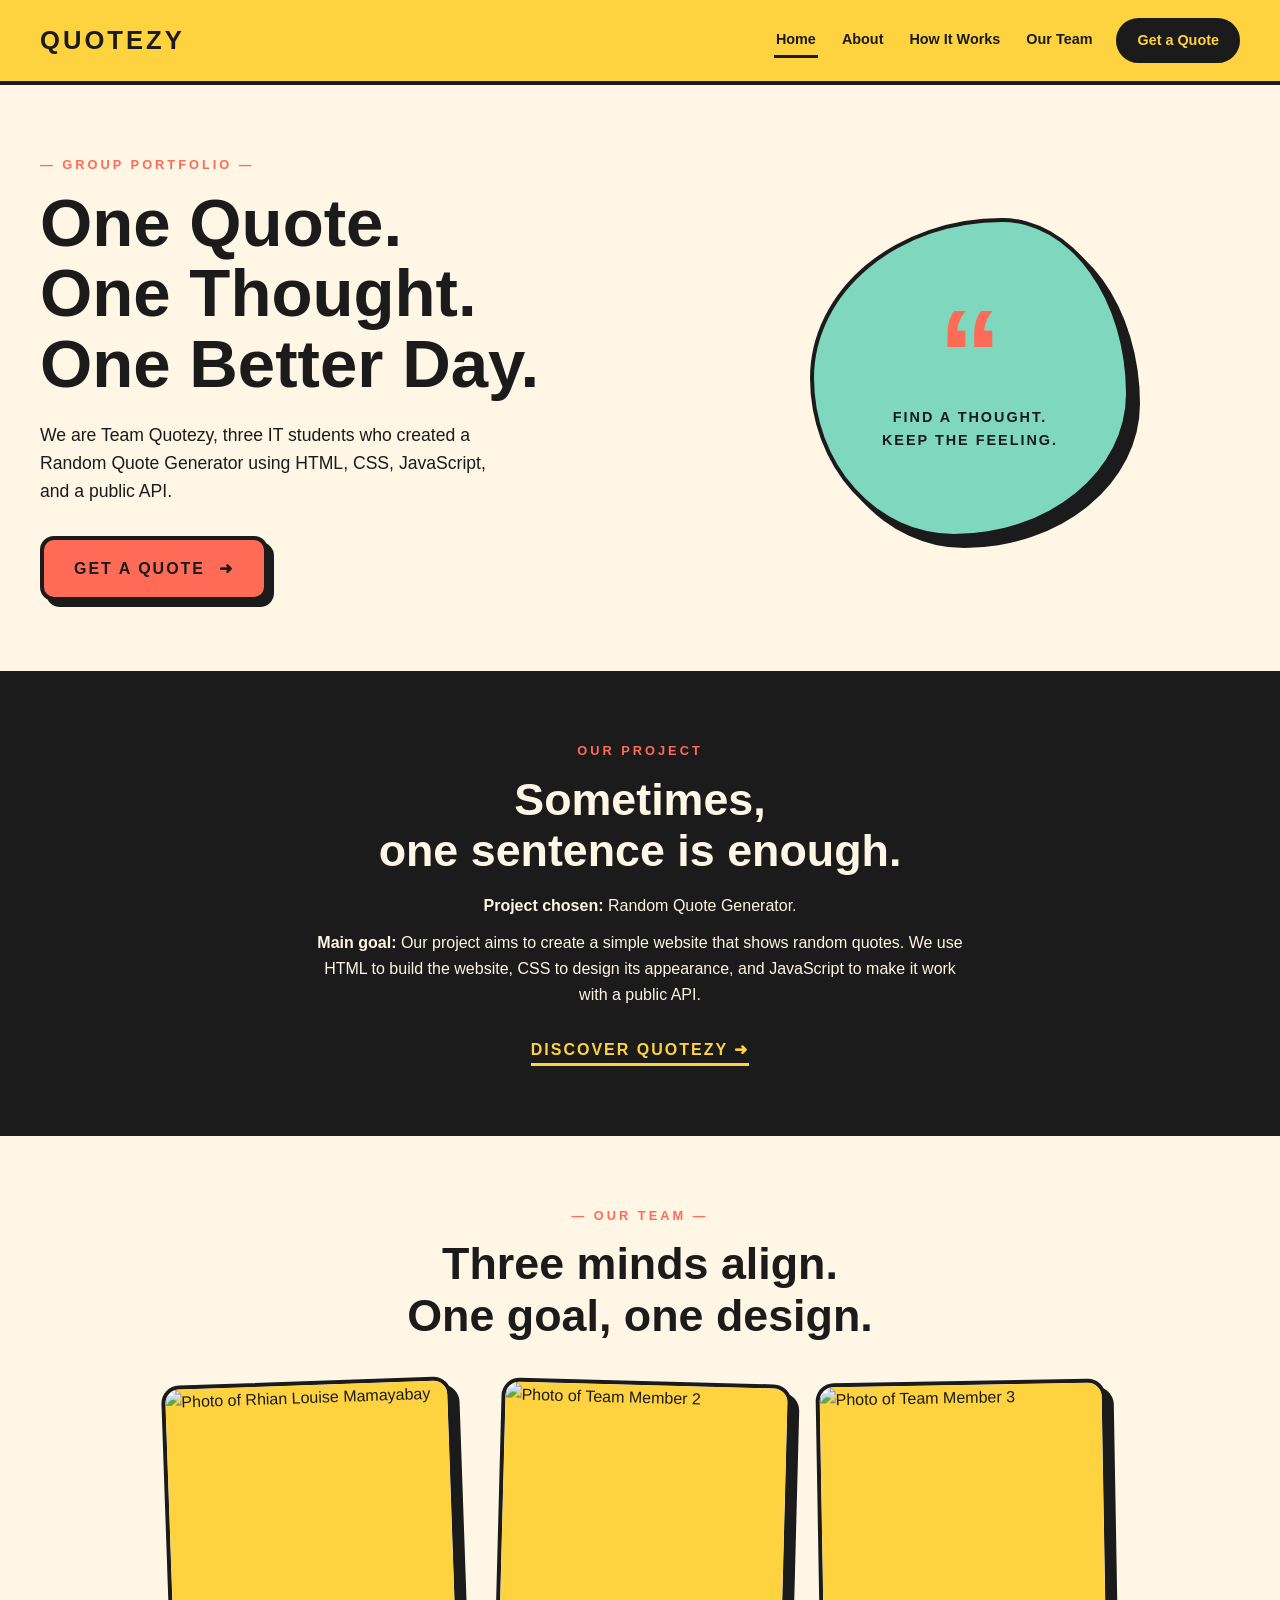
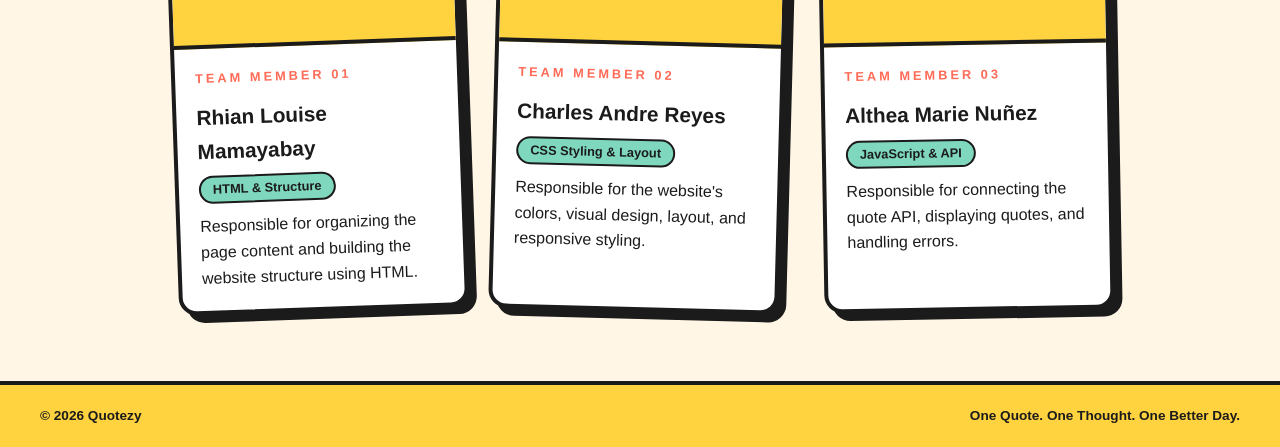
==== index.html @ d9a4c79b "Add files via upload" ====
<!DOCTYPE html>
<html lang="en">
<head>
    <meta charset="UTF-8">
    <meta name="viewport" content="width=device-width, initial-scale=1.0">
    <title>Quotezy | One Quote. One Thought. One Better Day.</title>
    <link rel="stylesheet" href="styles.css">
</head>
<body>

    <!-- NAVIGATION -->
    <header>
        <nav class="navbar">
            <div class="logo">QUOTEZY</div>

            <div class="nav-links">
                <a href="index.html" class="active">Home</a>
                <a href="main.html">About</a>
                <a href="main.html#how-it-works">How It Works</a>
                <a href="#team">Our Team</a>
                <a href="app.html" class="nav-button">Get a Quote</a>
            </div>
        </nav>
    </header>

    <!-- HERO SECTION -->
    <main class="hero">
        <div class="hero-left">
            <p class="small-label">— GROUP PORTFOLIO —</p>

            <h1>
                One Quote.<br>
                One Thought.<br>
                One Better Day.
            </h1>

            <p class="hero-description">
                We are Team Quotezy, three IT students who created
                a Random Quote Generator using HTML, CSS,
                JavaScript, and a public API.
            </p>

            <a href="app.html" class="hero-button">
                <span>GET A QUOTE</span>
                <strong>➜</strong>
            </a>
        </div>

        <div class="hero-right">
            <div class="quote-shape">
                <span class="big-quote">“</span>
                <span class="shape-text">
                    FIND A THOUGHT.<br>
                    KEEP THE FEELING.
                </span>
            </div>
        </div>
    </main>

    <!-- OUR PROJECT -->
    <section class="home-intro" id="project">
        <p class="small-label">OUR PROJECT</p>

        <h2>Sometimes,<br>one sentence is enough.</h2>

        <p>
            <strong>Project chosen:</strong>
            Random Quote Generator.
        </p>

        <p>
            <strong>Main goal:</strong>
            Our project aims to create a simple website that shows random quotes. 
            We use HTML to build the website, CSS to design its appearance, 
            and JavaScript to make it work with a public API.
        </p>

        <a href="main.html" class="text-link">
            DISCOVER QUOTEZY <span>➜</span>
        </a>
    </section>

    <!-- TEAM PROFILES -->
    <section class="team-section" id="team">
        <p class="small-label">— OUR TEAM —</p>

       <h2>Three minds align.<br>One goal, one design.</h2>

        <div class="team-grid">

            <!-- MEMBER 1 -->
            <article class="member-card">
                <div class="member-image-container">
                    <img src="member1.jpg"
                         alt="Photo of Rhian Louise Mamayabay">
                </div>

                <div class="member-info">
                    <p class="small-label">TEAM MEMBER 01</p>
                    <h3>Rhian Louise Mamayabay</h3>
                    <h4>HTML &amp; Structure</h4>

                    <p>
                        Responsible for organizing the page content
                        and building the website structure using HTML.
                    </p>
                </div>
            </article>

            <!-- MEMBER 2 -->
            <article class="member-card">
                <div class="member-image-container">
                    <img src="member2.jpg"
                         alt="Photo of Team Member 2">
                </div>

                <div class="member-info">
                    <p class="small-label">TEAM MEMBER 02</p>
                    <h3>Charles Andre Reyes</h3>
                    <h4>CSS Styling &amp; Layout</h4>

                    <p>
                        Responsible for the website's colors,
                        visual design, layout, and responsive styling.
                    </p>
                </div>
            </article>

            <!-- MEMBER 3 -->
            <article class="member-card">
                <div class="member-image-container">
                    <img src="member3.jpg"
                         alt="Photo of Team Member 3">
                </div>

                <div class="member-info">
                    <p class="small-label">TEAM MEMBER 03</p>
                    <h3>Althea Marie Nuñez</h3>
                    <h4>JavaScript &amp; API</h4>

                    <p>
                        Responsible for connecting the quote API,
                        displaying quotes, and handling errors.
                    </p>
                </div>
            </article>

        </div>
    </section>

    <!-- FOOTER -->
    <footer class="footer">
        <span>© 2026 Quotezy</span>
        <span>One Quote. One Thought. One Better Day.</span>
    </footer>

</body>
</html>
---- styles.css ----
/* =========================
   1. COLORS AND BASIC RESET
========================= */

:root {
    --paper: #fff6e5;
    --ink: #1b1b1b;
    --coral: #ff6b57;
    --yellow: #ffd23f;
    --mint: #7fd8be;
    --white: #ffffff;
}

* {
    margin: 0;
    padding: 0;
    box-sizing: border-box;
}

html {
    scroll-behavior: smooth;
}

body {
    font-family: "Segoe UI", Tahoma, Arial, sans-serif;
    background: var(--paper);
    color: var(--ink);
    line-height: 1.6;
}

a {
    color: inherit;
}

.hidden {
    display: none !important;
}


/* =========================
   2. NAVIGATION
========================= */

.navbar {
    display: flex;
    justify-content: space-between;
    align-items: center;
    flex-wrap: wrap;
    gap: 15px;
    padding: 18px 40px;
    background: var(--yellow);
    border-bottom: 4px solid var(--ink);
    position: sticky;
    top: 0;
    z-index: 10;
}

.logo {
    font-size: 1.6rem;
    font-weight: 900;
    letter-spacing: 3px;
}

.nav-links {
    display: flex;
    flex-wrap: wrap;
    align-items: center;
    gap: 22px;
}

.nav-links a {
    text-decoration: none;
    font-weight: 700;
    font-size: 0.9rem;
    padding: 4px 2px;
    border-bottom: 3px solid transparent;
    transition: border-color 0.2s;
}

.nav-links a:hover,
.nav-links a.active {
    border-bottom-color: var(--ink);
}

.nav-links a.nav-button {
    background: var(--ink);
    color: var(--yellow);
    padding: 8px 18px;
    border: 3px solid var(--ink);
    border-radius: 50px;
    transition: transform 0.2s, background 0.2s;
}

.nav-links a.nav-button:hover {
    background: var(--coral);
    color: var(--ink);
    transform: rotate(-3deg) scale(1.05);
}


/* =========================
   3. SHARED ELEMENTS
========================= */

.small-label {
    font-size: 0.8rem;
    font-weight: 800;
    letter-spacing: 3px;
    text-transform: uppercase;
    color: var(--coral);
    margin-bottom: 12px;
}

h1 {
    font-size: clamp(2.2rem, 6vw, 4.2rem);
    line-height: 1.05;
    font-weight: 900;
}

h2 {
    font-size: clamp(1.7rem, 4vw, 2.8rem);
    line-height: 1.15;
    font-weight: 900;
    margin-bottom: 16px;
}

.hero-button,
.reveal-button {
    display: inline-flex;
    align-items: center;
    gap: 14px;
    background: var(--coral);
    color: var(--ink);
    font-weight: 800;
    font-size: 1rem;
    letter-spacing: 2px;
    text-decoration: none;
    padding: 16px 30px;
    border: 4px solid var(--ink);
    border-radius: 14px;
    box-shadow: 6px 6px 0 var(--ink);
    cursor: pointer;
    transition: transform 0.15s, box-shadow 0.15s;
}

.hero-button:hover,
.reveal-button:hover {
    transform: translate(-3px, -3px);
    box-shadow: 9px 9px 0 var(--ink);
}

.hero-button:active,
.reveal-button:active {
    transform: translate(4px, 4px);
    box-shadow: 2px 2px 0 var(--ink);
}

.text-link {
    display: inline-block;
    margin-top: 18px;
    font-weight: 800;
    letter-spacing: 2px;
    text-decoration: none;
    border-bottom: 3px solid var(--coral);
}

.text-link:hover {
    background: var(--yellow);
}


/* =========================
   4. HOMEPAGE
========================= */

.hero {
    display: flex;
    flex-wrap: wrap;
    align-items: center;
    justify-content: space-between;
    gap: 40px;
    padding: 70px 40px;
}

.hero-left {
    flex: 1 1 380px;
}

.hero-description {
    max-width: 480px;
    margin: 22px 0 30px;
    font-size: 1.1rem;
}

.hero-right {
    flex: 1 1 300px;
    display: flex;
    justify-content: center;
}

.quote-shape {
    width: 320px;
    height: 320px;
    background: var(--mint);
    border: 4px solid var(--ink);
    border-radius: 60% 40% 55% 45% / 50% 55% 45% 50%;
    box-shadow: 10px 10px 0 var(--ink);
    display: flex;
    flex-direction: column;
    align-items: center;
    justify-content: center;
    text-align: center;
    animation: wobble 6s ease-in-out infinite;
}

.big-quote {
    font-size: 8rem;
    line-height: 0.8;
    font-weight: 900;
    color: var(--coral);
}

.shape-text {
    font-weight: 800;
    letter-spacing: 2px;
    font-size: 0.9rem;
}

@keyframes wobble {
    0%, 100% {
        border-radius: 60% 40% 55% 45% / 50% 55% 45% 50%;
    }

    50% {
        border-radius: 45% 55% 40% 60% / 55% 45% 55% 45%;
    }
}

.home-intro {
    background: var(--ink);
    color: var(--paper);
    padding: 70px 40px;
    text-align: center;
}

.home-intro p {
    max-width: 650px;
    margin: 0 auto 12px;
}

.home-intro .text-link {
    color: var(--yellow);
    border-bottom-color: var(--yellow);
}

.home-intro .text-link:hover {
    color: var(--ink);
}


/* =========================
   5. TEAM PROFILES
========================= */

.team-section {
    padding: 70px 40px;
    text-align: center;
}

.team-grid {
    display: flex;
    flex-wrap: wrap;
    justify-content: center;
    gap: 35px;
    margin-top: 40px;
}

.member-card {
    width: 290px;
    background: var(--white);
    border: 4px solid var(--ink);
    border-radius: 18px;
    box-shadow: 8px 8px 0 var(--ink);
    overflow: hidden;
    text-align: left;
    transition: transform 0.2s;
}

.member-card:nth-child(1) {
    transform: rotate(-2deg);
}

.member-card:nth-child(2) {
    transform: rotate(1.5deg);
}

.member-card:nth-child(3) {
    transform: rotate(-1deg);
}

.member-card:hover {
    transform: rotate(0) translateY(-8px);
}

.member-image-container {
    height: 260px;
    background: var(--yellow);
    border-bottom: 4px solid var(--ink);
}

.member-image-container img {
    width: 100%;
    height: 100%;
    object-fit: cover;
    display: block;
}

.member-info {
    padding: 20px;
}

.member-info h3 {
    font-size: 1.3rem;
    overflow-wrap: anywhere;
}

.member-info h4 {
    display: inline-block;
    background: var(--mint);
    border: 2px solid var(--ink);
    border-radius: 50px;
    padding: 2px 12px;
    margin: 8px 0 10px;
    font-size: 0.8rem;
}


/* =========================
   6. ABOUT PAGE
========================= */

.about-hero {
    padding: 80px 40px;
    background: var(--mint);
    border-bottom: 4px solid var(--ink);
}

.about-hero p:last-child {
    max-width: 550px;
    margin-top: 22px;
    font-size: 1.1rem;
}

.goal-section {
    display: flex;
    flex-wrap: wrap;
    gap: 30px;
    padding: 70px 40px;
}

.section-number {
    font-size: 7rem;
    font-weight: 900;
    line-height: 1;
    color: transparent;
    -webkit-text-stroke: 3px var(--ink);
}

.goal-content {
    flex: 1 1 350px;
    max-width: 650px;
}

.goal-content p {
    margin-bottom: 14px;
}

.how-section {
    padding: 70px 40px;
    background: var(--yellow);
    border-top: 4px solid var(--ink);
    border-bottom: 4px solid var(--ink);
}

.steps {
    display: flex;
    flex-wrap: wrap;
    gap: 28px;
    margin-top: 35px;
}

.step-card {
    flex: 1 1 240px;
    background: var(--white);
    border: 4px solid var(--ink);
    border-radius: 16px;
    box-shadow: 6px 6px 0 var(--ink);
    padding: 25px;
    transition: transform 0.2s;
}

.step-card:hover {
    transform: translateY(-6px);
}

.step-card span {
    display: inline-block;
    background: var(--coral);
    border: 3px solid var(--ink);
    border-radius: 50%;
    width: 46px;
    height: 46px;
    line-height: 40px;
    text-align: center;
    font-weight: 900;
    margin-bottom: 10px;
}

.api-section {
    padding: 70px 40px;
    text-align: center;
}

.api-section a {
    font-weight: 700;
    color: var(--coral);
    overflow-wrap: anywhere;
}

.final-cta {
    padding: 80px 40px;
    text-align: center;
    background: var(--ink);
    color: var(--paper);
}


/* =========================
   7. FOOTERS
========================= */

.footer,
.quote-footer {
    display: flex;
    justify-content: space-between;
    flex-wrap: wrap;
    gap: 10px;
    padding: 20px 40px;
    font-size: 0.85rem;
    font-weight: 700;
    background: var(--yellow);
    border-top: 4px solid var(--ink);
}


/* =========================
   8. QUOTE GENERATOR PAGE
========================= */

body.quote-page {
    background: var(--ink);
    color: var(--paper);
    min-height: 100vh;
    display: flex;
    flex-direction: column;
}

.quote-page .quote-navbar {
    background: var(--ink);
    border-bottom: 4px solid var(--yellow);
}

.quote-page .logo,
.quote-page .nav-links a {
    color: var(--paper);
}

.quote-page .nav-links a:hover,
.quote-page .nav-links a.active {
    border-bottom-color: var(--yellow);
}

.quote-page .nav-links a.nav-button {
    background: var(--yellow);
    color: var(--ink);
    border-color: var(--yellow);
}

.quote-main {
    flex: 1;
    max-width: 800px;
    width: 100%;
    margin: 0 auto;
    padding: 60px 25px;
    text-align: center;
}

.quote-label {
    color: var(--yellow);
    font-weight: 800;
    letter-spacing: 3px;
    font-size: 0.8rem;
    margin-bottom: 15px;
}

.quote-title {
    margin-bottom: 35px;
}

.quote-display {
    position: relative;
    background: var(--paper);
    color: var(--ink);
    border: 4px solid var(--yellow);
    border-radius: 18px;
    box-shadow: 10px 10px 0 var(--coral);
    padding: 45px 30px 30px;
    margin-bottom: 30px;
    min-height: 200px;
    overflow-wrap: anywhere;
}

.quote-display::before {
    content: "“";
    position: absolute;
    top: -30px;
    left: 25px;
    font-size: 6rem;
    font-weight: 900;
    line-height: 1;
    color: var(--coral);
}

#quote {
    font-size: clamp(1.2rem, 3vw, 1.7rem);
    font-weight: 700;
    font-style: italic;
}

#author {
    margin-top: 18px;
    font-weight: 800;
    color: var(--coral);
}

.quote-display.pop {
    animation: pop 0.45s ease;
}

@keyframes pop {
    0% {
        transform: scale(0.94) rotate(-1deg);
        opacity: 0.3;
    }

    60% {
        transform: scale(1.03);
    }

    100% {
        transform: scale(1) rotate(0);
        opacity: 1;
    }
}


/* =========================
   9. LOADING AND ERROR MESSAGES
   REMOVED PINK BACKGROUND
========================= */

.quote-page .loading {
    background: transparent;
    color: var(--yellow);
    border: none;
    box-shadow: none;
    padding: 0;
    margin: 0 0 18px;
    font-weight: 700;
    animation: blink 1s infinite;
}

@keyframes blink {
    50% {
        opacity: 0.3;
    }
}

.quote-page .error-message {
    display: block;
    background: transparent;
    color: var(--paper);
    font-weight: 700;
    border: none;
    box-shadow: none;
    border-radius: 0;
    padding: 0;
    margin: 0 0 18px;
    max-width: 100%;
    overflow-wrap: anywhere;
}


/* =========================
   10. QUOTE BUTTONS
========================= */

.button-row {
    display: flex;
    flex-wrap: wrap;
    justify-content: center;
    gap: 18px;
}

.quote-page .reveal-button {
    box-shadow: 6px 6px 0 var(--yellow);
    border-color: var(--yellow);
}

.quote-page .reveal-button:hover {
    box-shadow: 9px 9px 0 var(--yellow);
}

.copy-button {
    background: transparent;
    color: var(--paper);
    font-weight: 800;
    letter-spacing: 2px;
    padding: 16px 26px;
    border: 4px dashed var(--mint);
    border-radius: 14px;
    cursor: pointer;
    transition: background 0.2s, color 0.2s;
}

.copy-button:hover {
    background: var(--mint);
    color: var(--ink);
}

button:disabled {
    opacity: 0.6;
    cursor: not-allowed;
}

button:focus-visible,
a:focus-visible {
    outline: 3px solid var(--mint);
    outline-offset: 4px;
}

.quote-counter {
    margin-top: 28px;
    font-weight: 700;
    color: var(--mint);
}

.quote-counter span {
    display: inline-block;
    background: var(--mint);
    color: var(--ink);
    padding: 2px 12px;
    border-radius: 50px;
    margin-left: 4px;
}

.quote-message {
    margin-top: 12px;
    font-size: 0.85rem;
    opacity: 0.7;
}

.quote-page .quote-footer {
    background: var(--ink);
    border-top: 4px solid var(--yellow);
    color: var(--paper);
}


/* =========================
   11. RESPONSIVE DESIGN
========================= */

@media (max-width: 700px) {

    .navbar,
    .hero,
    .home-intro,
    .team-section,
    .about-hero,
    .goal-section,
    .how-section,
    .api-section,
    .final-cta {
        padding-left: 20px;
        padding-right: 20px;
    }

    .navbar {
        justify-content: center;
    }

    .nav-links {
        justify-content: center;
        gap: 12px;
    }

    .hero {
        padding-top: 45px;
        padding-bottom: 45px;
    }

    .hero-left,
    .hero-right {
        flex-basis: 100%;
    }

    .quote-shape {
        width: 250px;
        height: 250px;
    }

    .section-number {
        font-size: 4rem;
    }

    .member-card {
        max-width: 100%;
    }

    .quote-main {
        padding: 45px 20px;
    }

    .quote-display {
        padding: 40px 20px 25px;
    }

    .hero-button,
    .reveal-button,
    .copy-button {
        max-width: 100%;
        justify-content: center;
    }

    .footer,
    .quote-footer {
        padding: 20px;
        justify-content: center;
        text-align: center;
    }
}
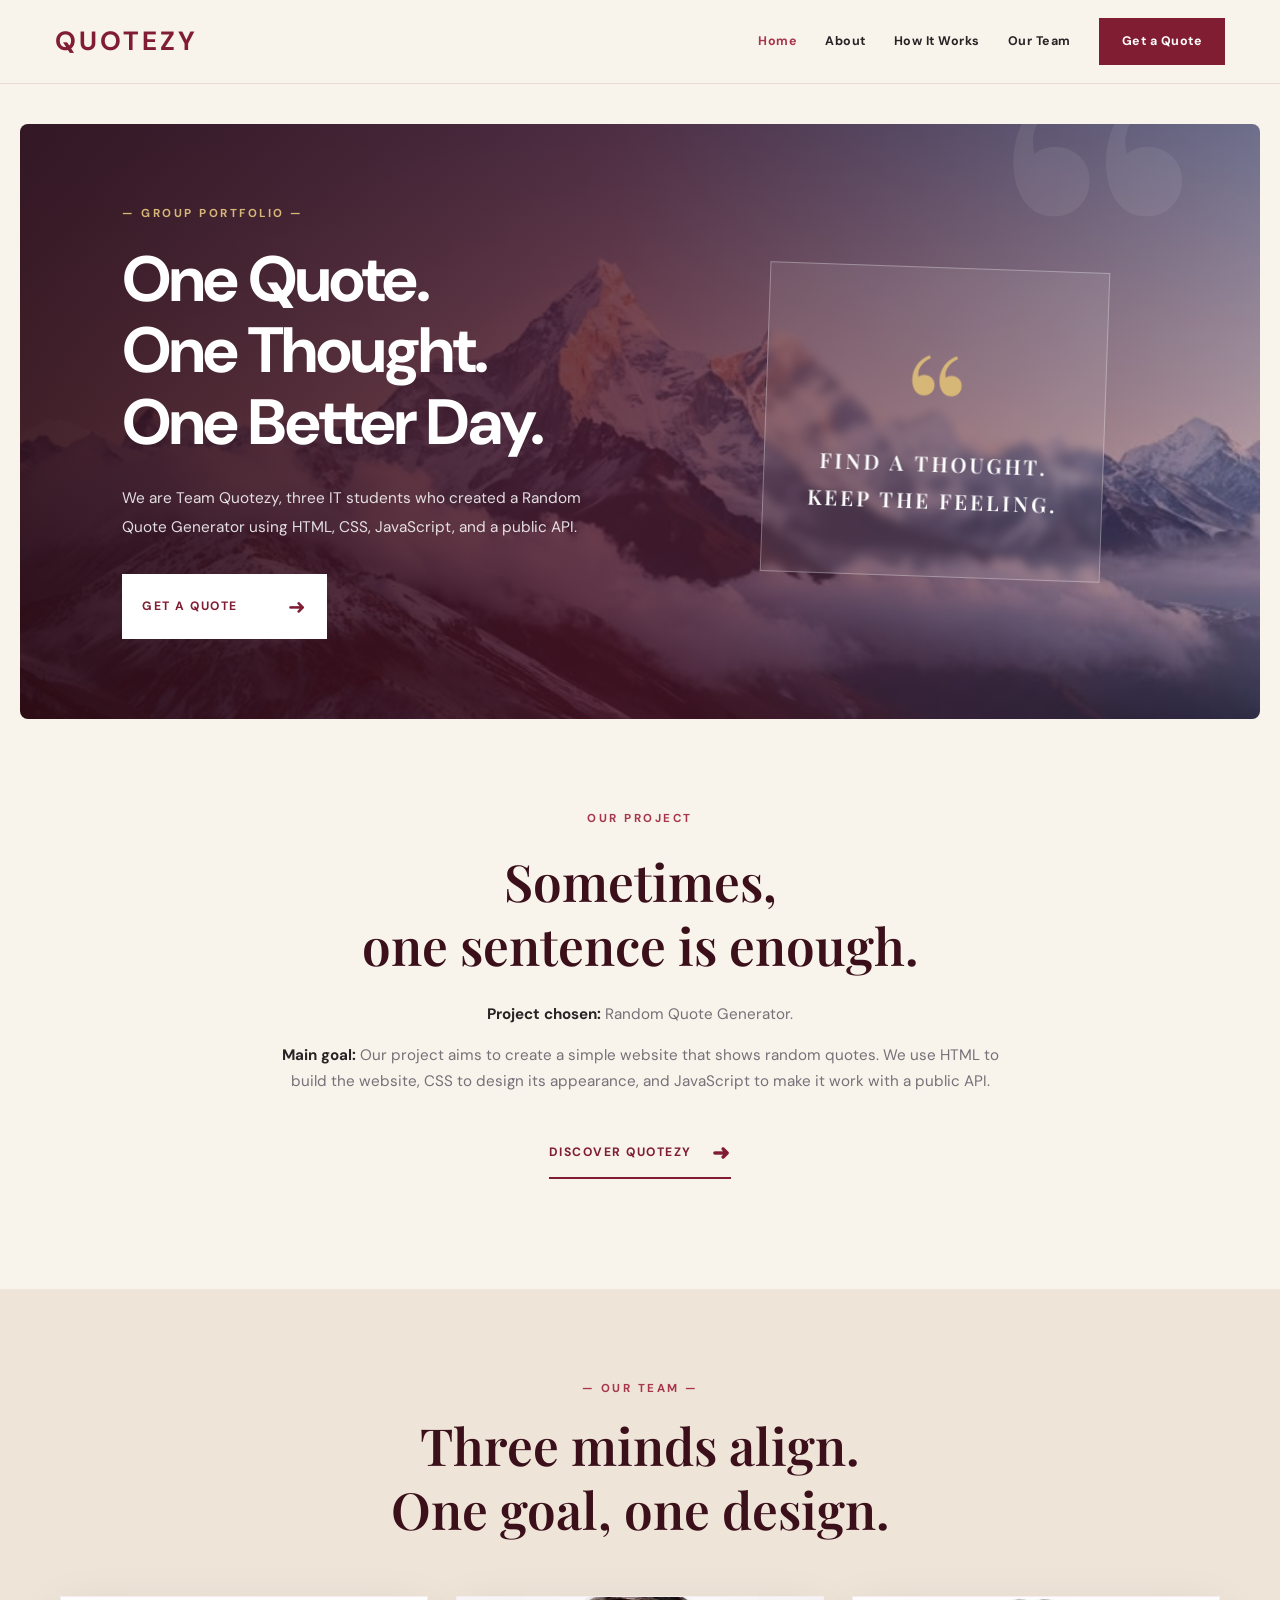
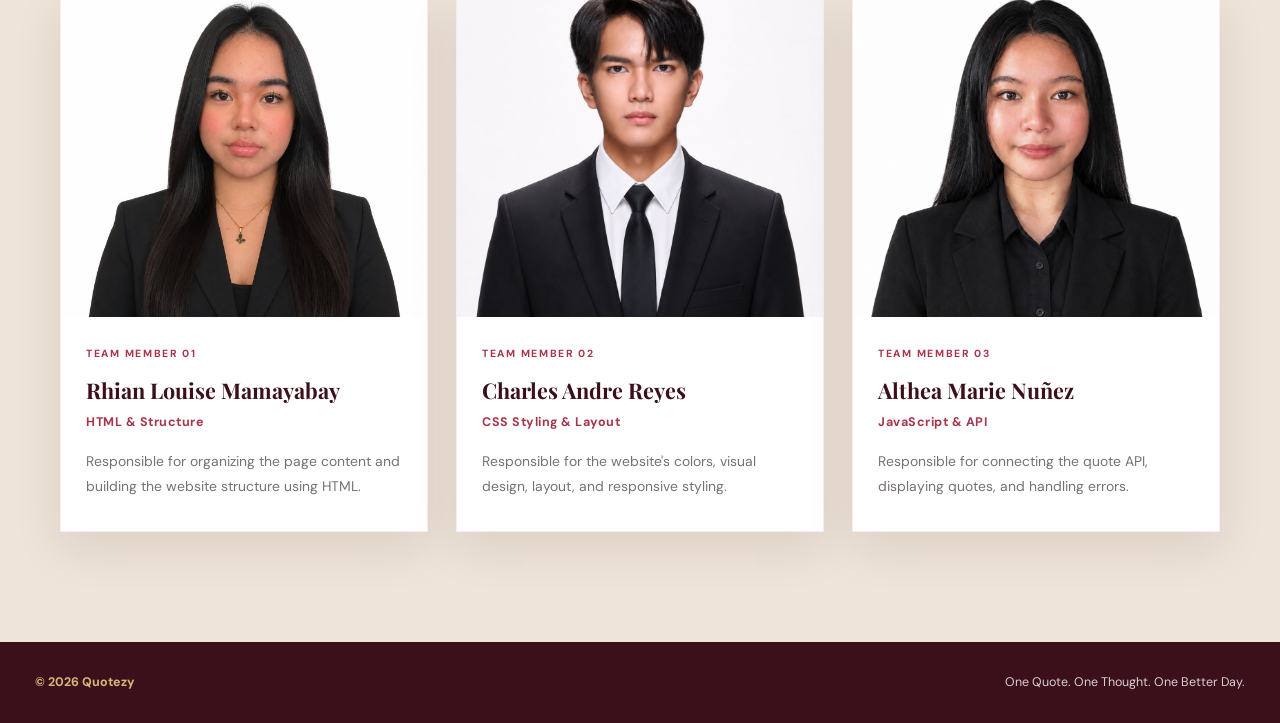
==== commit 7349de94: "Update Quotezy design and image styling" ====
--- a/index.html
+++ b/index.html
@@ -92,7 +92,7 @@
             <!-- MEMBER 1 -->
             <article class="member-card">
                 <div class="member-image-container">
-                    <img src="member1.jpg"
+                    <img src="images/member1.jpg"
                          alt="Photo of Rhian Louise Mamayabay">
                 </div>
 
@@ -111,7 +111,7 @@
             <!-- MEMBER 2 -->
             <article class="member-card">
                 <div class="member-image-container">
-                    <img src="member2.jpg"
+                    <img src="images/member2.jpg"
                          alt="Photo of Team Member 2">
                 </div>
 
@@ -130,7 +130,7 @@
             <!-- MEMBER 3 -->
             <article class="member-card">
                 <div class="member-image-container">
-                    <img src="member3.jpg"
+                    <img src="images/member3.png"
                          alt="Photo of Team Member 3">
                 </div>
 
--- a/styles.css
+++ b/styles.css
@@ -1,16 +1,26 @@
-
-/* =========================
-   1. COLORS AND BASIC RESET
-========================= */
+/* =========================================
+   QUOTEZY - MODERN QUOTE WEBSITE
+   Theme: Burgundy, Cream, and Gold
+   ========================================= */
+
+@import url('https://fonts.googleapis.com/css2?family=DM+Sans:wght@400;500;600;700&family=Playfair+Display:wght@500;600;700&display=swap');
+
+/* ---------- COLOR VARIABLES ---------- */
 
 :root {
-    --paper: #fff6e5;
-    --ink: #1b1b1b;
-    --coral: #ff6b57;
-    --yellow: #ffd23f;
-    --mint: #7fd8be;
+    --burgundy: #801d32;
+    --burgundy-dark: #3b101b;
+    --burgundy-light: #a7354b;
+    --cream: #f8f3eb;
     --white: #ffffff;
-}
+    --gold: #d7b778;
+    --text: #292326;
+    --muted: #777078;
+    --border: #e9dfd4;
+    --shadow: 0 15px 45px rgba(59, 16, 27, 0.10);
+}
+
+/* ---------- RESET ---------- */
 
 * {
     margin: 0;
@@ -20,734 +30,1526 @@
 
 html {
     scroll-behavior: smooth;
+    scroll-padding-top: 100px;
 }
 
 body {
-    font-family: "Segoe UI", Tahoma, Arial, sans-serif;
-    background: var(--paper);
-    color: var(--ink);
-    line-height: 1.6;
+    font-family: 'DM Sans', sans-serif;
+    background: var(--cream);
+    color: var(--text);
+    line-height: 1.7;
 }
 
 a {
     color: inherit;
-}
-
-.hidden {
-    display: none !important;
-}
-
-
-/* =========================
-   2. NAVIGATION
-========================= */
-
-.navbar {
-    display: flex;
-    justify-content: space-between;
-    align-items: center;
-    flex-wrap: wrap;
-    gap: 15px;
-    padding: 18px 40px;
-    background: var(--yellow);
-    border-bottom: 4px solid var(--ink);
+    text-decoration: none;
+}
+
+img {
+    display: block;
+    max-width: 100%;
+}
+
+section {
+    scroll-margin-top: 100px;
+}
+
+/* =========================================
+   NAVIGATION BAR
+   ========================================= */
+
+header {
     position: sticky;
     top: 0;
-    z-index: 10;
+    z-index: 1000;
+    width: 100%;
+    background: rgba(248, 243, 235, 0.96);
+    border-bottom: 1px solid rgba(128, 29, 50, 0.12);
+    backdrop-filter: blur(14px);
+}
+
+.navbar {
+    max-width: 1240px;
+    min-height: 82px;
+    margin: auto;
+    padding: 18px 35px;
+
+    display: flex;
+    align-items: center;
+    justify-content: space-between;
+    gap: 25px;
 }
 
 .logo {
-    font-size: 1.6rem;
-    font-weight: 900;
+    color: var(--burgundy);
+    font-size: 1.65rem;
+    font-weight: 700;
     letter-spacing: 3px;
+    white-space: nowrap;
 }
 
 .nav-links {
     display: flex;
-    flex-wrap: wrap;
     align-items: center;
-    gap: 22px;
+    gap: 28px;
 }
 
 .nav-links a {
-    text-decoration: none;
+    font-size: 0.78rem;
     font-weight: 700;
-    font-size: 0.9rem;
-    padding: 4px 2px;
-    border-bottom: 3px solid transparent;
-    transition: border-color 0.2s;
+    letter-spacing: 0.5px;
+    transition: color 0.25s ease;
 }
 
 .nav-links a:hover,
 .nav-links a.active {
-    border-bottom-color: var(--ink);
-}
-
-.nav-links a.nav-button {
-    background: var(--ink);
-    color: var(--yellow);
-    padding: 8px 18px;
-    border: 3px solid var(--ink);
-    border-radius: 50px;
-    transition: transform 0.2s, background 0.2s;
-}
-
-.nav-links a.nav-button:hover {
-    background: var(--coral);
-    color: var(--ink);
-    transform: rotate(-3deg) scale(1.05);
-}
-
-
-/* =========================
-   3. SHARED ELEMENTS
-========================= */
+    color: var(--burgundy-light);
+}
+
+.nav-links .nav-button {
+    padding: 12px 22px;
+    background: var(--burgundy);
+    color: var(--white);
+    border: 1px solid var(--burgundy);
+    transition: all 0.25s ease;
+}
+
+.nav-links .nav-button:hover {
+    background: transparent;
+    color: var(--burgundy);
+    transform: translateY(-2px);
+}
+
+/* =========================================
+   HERO SECTION
+   ========================================= */
+
+.hero {
+    position: relative;
+    isolation: isolate;
+
+    max-width: 1240px;
+    min-height: 570px;
+    margin: 40px auto 90px;
+    padding: 80px 8%;
+
+    display: grid;
+    grid-template-columns: 1.1fr 0.9fr;
+    align-items: center;
+    gap: 45px;
+
+    overflow: hidden;
+    border-radius: 8px;
+
+    color: var(--white);
+
+    /* Background image + dark overlay */
+    background-image:
+        linear-gradient(
+            90deg,
+            rgba(49, 13, 23, 0.91) 0%,
+            rgba(77, 19, 34, 0.78) 48%,
+            rgba(77, 19, 34, 0.38) 100%
+        ),
+        url('images/quote-background.jpg');
+
+    background-position: center;
+    background-size: cover;
+    background-repeat: no-repeat;
+
+    /* Fallback color */
+    background-color: var(--burgundy-dark);
+}
+
+/* Oversized decorative quotation mark */
+
+.hero::before {
+    content: "“";
+
+    position: absolute;
+    z-index: -1;
+    top: -150px;
+    right: 4%;
+
+    color: rgba(255, 255, 255, 0.07);
+
+    font-family: 'Playfair Display', serif;
+    font-size: 34rem;
+    line-height: 1;
+
+    pointer-events: none;
+}
+
+.hero-left,
+.hero-right {
+    position: relative;
+    z-index: 1;
+}
+
+/* Small section labels */
 
 .small-label {
-    font-size: 0.8rem;
-    font-weight: 800;
-    letter-spacing: 3px;
-    text-transform: uppercase;
-    color: var(--coral);
-    margin-bottom: 12px;
-}
-
-h1 {
-    font-size: clamp(2.2rem, 6vw, 4.2rem);
-    line-height: 1.05;
-    font-weight: 900;
-}
-
-h2 {
-    font-size: clamp(1.7rem, 4vw, 2.8rem);
-    line-height: 1.15;
-    font-weight: 900;
-    margin-bottom: 16px;
-}
-
-.hero-button,
-.reveal-button {
+    margin-bottom: 20px;
+
+    color: var(--burgundy-light);
+
+    font-size: 0.72rem;
+    font-weight: 700;
+    letter-spacing: 2.5px;
+}
+
+.hero .small-label {
+    color: var(--gold);
+}
+
+/* Main heading */
+
+.hero h1 {
+    max-width: 650px;
+    margin-bottom: 25px;
+
+    font-size: clamp(2.8rem, 5vw, 4.6rem);
+    font-weight: 700;
+    line-height: 1.12;
+    letter-spacing: -2px;
+}
+
+/* Hero paragraph */
+
+.hero-description {
+    max-width: 480px;
+    margin-bottom: 32px;
+
+    color: rgba(255, 255, 255, 0.85);
+
+    font-size: 0.96rem;
+    line-height: 1.9;
+}
+
+/* Main hero button */
+
+.hero-button {
+    width: fit-content;
+    min-width: 205px;
+    padding: 15px 20px;
+
     display: inline-flex;
     align-items: center;
-    gap: 14px;
-    background: var(--coral);
-    color: var(--ink);
-    font-weight: 800;
-    font-size: 1rem;
-    letter-spacing: 2px;
-    text-decoration: none;
-    padding: 16px 30px;
-    border: 4px solid var(--ink);
-    border-radius: 14px;
-    box-shadow: 6px 6px 0 var(--ink);
-    cursor: pointer;
-    transition: transform 0.15s, box-shadow 0.15s;
-}
-
-.hero-button:hover,
-.reveal-button:hover {
-    transform: translate(-3px, -3px);
-    box-shadow: 9px 9px 0 var(--ink);
-}
-
-.hero-button:active,
-.reveal-button:active {
-    transform: translate(4px, 4px);
-    box-shadow: 2px 2px 0 var(--ink);
-}
-
-.text-link {
-    display: inline-block;
-    margin-top: 18px;
-    font-weight: 800;
-    letter-spacing: 2px;
-    text-decoration: none;
-    border-bottom: 3px solid var(--coral);
-}
-
-.text-link:hover {
-    background: var(--yellow);
-}
-
-
-/* =========================
-   4. HOMEPAGE
-========================= */
-
-.hero {
-    display: flex;
-    flex-wrap: wrap;
-    align-items: center;
     justify-content: space-between;
-    gap: 40px;
-    padding: 70px 40px;
-}
-
-.hero-left {
-    flex: 1 1 380px;
-}
-
-.hero-description {
-    max-width: 480px;
-    margin: 22px 0 30px;
-    font-size: 1.1rem;
-}
+    gap: 28px;
+
+    background: var(--white);
+    color: var(--burgundy);
+
+    font-size: 0.76rem;
+    font-weight: 700;
+    letter-spacing: 1.5px;
+
+    transition: all 0.3s ease;
+}
+
+.hero-button strong {
+    font-size: 1.3rem;
+    font-weight: 400;
+}
+
+.hero-button:hover {
+    background: var(--gold);
+    color: var(--burgundy-dark);
+    transform: translateY(-4px);
+    box-shadow: 0 10px 25px rgba(0, 0, 0, 0.2);
+}
+
+/* =========================================
+   QUOTE ARTWORK
+   ========================================= */
 
 .hero-right {
-    flex: 1 1 300px;
     display: flex;
     justify-content: center;
+    align-items: center;
 }
 
 .quote-shape {
-    width: 320px;
-    height: 320px;
-    background: var(--mint);
-    border: 4px solid var(--ink);
-    border-radius: 60% 40% 55% 45% / 50% 55% 45% 50%;
-    box-shadow: 10px 10px 0 var(--ink);
+    width: 100%;
+    max-width: 340px;
+    min-height: 310px;
+    padding: 35px;
+
     display: flex;
     flex-direction: column;
     align-items: center;
     justify-content: center;
+
+    border: 1px solid rgba(255, 255, 255, 0.3);
+    background: rgba(255, 255, 255, 0.08);
+    backdrop-filter: blur(5px);
+
     text-align: center;
-    animation: wobble 6s ease-in-out infinite;
+
+    transform: rotate(2deg);
+    transition: transform 0.3s ease;
+}
+
+.quote-shape:hover {
+    transform: rotate(0deg) translateY(-5px);
 }
 
 .big-quote {
-    font-size: 8rem;
-    line-height: 0.8;
-    font-weight: 900;
-    color: var(--coral);
+    height: 105px;
+
+    color: var(--gold);
+
+    font-family: 'Playfair Display', serif;
+    font-size: 10rem;
+    line-height: 1;
 }
 
 .shape-text {
-    font-weight: 800;
-    letter-spacing: 2px;
-    font-size: 0.9rem;
-}
-
-@keyframes wobble {
-    0%, 100% {
-        border-radius: 60% 40% 55% 45% / 50% 55% 45% 50%;
-    }
-
-    50% {
-        border-radius: 45% 55% 40% 60% / 55% 45% 55% 45%;
-    }
-}
+    margin-top: 15px;
+
+    font-family: 'Playfair Display', serif;
+    font-size: 1.3rem;
+    font-weight: 600;
+    line-height: 1.8;
+    letter-spacing: 3px;
+}
+
+/* =========================================
+   PROJECT INTRODUCTION
+   ========================================= */
 
 .home-intro {
-    background: var(--ink);
-    color: var(--paper);
-    padding: 70px 40px;
+    max-width: 850px;
+    margin: 0 auto 110px;
+    padding: 0 30px;
+
     text-align: center;
 }
 
-.home-intro p {
-    max-width: 650px;
-    margin: 0 auto 12px;
-}
-
-.home-intro .text-link {
-    color: var(--yellow);
-    border-bottom-color: var(--yellow);
-}
-
-.home-intro .text-link:hover {
-    color: var(--ink);
-}
-
-
-/* =========================
-   5. TEAM PROFILES
-========================= */
+.home-intro h2,
+.team-section > h2 {
+    margin-bottom: 25px;
+
+    color: var(--burgundy-dark);
+
+    font-family: 'Playfair Display', serif;
+    font-size: clamp(2.1rem, 4vw, 3.3rem);
+    font-weight: 600;
+    line-height: 1.25;
+}
+
+.home-intro > p:not(.small-label) {
+    max-width: 720px;
+    margin: 15px auto;
+
+    color: var(--muted);
+    font-size: 0.95rem;
+}
+
+.home-intro strong {
+    color: var(--text);
+}
+
+/* Discover Quotezy link */
+
+.text-link {
+    margin-top: 25px;
+    padding-bottom: 7px;
+
+    display: inline-flex;
+    align-items: center;
+    gap: 20px;
+
+    border-bottom: 2px solid var(--burgundy);
+
+    color: var(--burgundy);
+
+    font-size: 0.76rem;
+    font-weight: 700;
+    letter-spacing: 1.5px;
+
+    transition: all 0.25s ease;
+}
+
+.text-link span {
+    font-size: 1.3rem;
+}
+
+.text-link:hover {
+    gap: 30px;
+    color: var(--burgundy-light);
+}
+
+/* =========================================
+   TEAM SECTION
+   ========================================= */
 
 .team-section {
-    padding: 70px 40px;
+    padding: 90px 35px 110px;
+
+    background: #eee4d8;
+
     text-align: center;
 }
 
+.team-section > .small-label {
+    margin-bottom: 15px;
+}
+
+.team-section > h2 {
+    margin-bottom: 55px;
+}
+
+/* Three member cards */
+
 .team-grid {
-    display: flex;
-    flex-wrap: wrap;
-    justify-content: center;
-    gap: 35px;
-    margin-top: 40px;
-}
+    max-width: 1160px;
+    margin: 0 auto;
+
+    display: grid;
+    grid-template-columns: repeat(3, minmax(0, 1fr));
+    gap: 28px;
+
+    text-align: left;
+}
+
+/* Individual card */
 
 .member-card {
-    width: 290px;
+    min-width: 0;
+    overflow: hidden;
+
     background: var(--white);
-    border: 4px solid var(--ink);
-    border-radius: 18px;
-    box-shadow: 8px 8px 0 var(--ink);
+    border: 1px solid rgba(128, 29, 50, 0.08);
+    box-shadow: var(--shadow);
+
+    transition:
+        transform 0.3s ease,
+        box-shadow 0.3s ease;
+}
+
+.member-card:hover {
+    transform: translateY(-8px);
+    box-shadow: 0 22px 45px rgba(59, 16, 27, 0.16);
+}
+
+/* Member image container */
+
+.member-image-container {
+    width: 100%;
+    height: 320px;
     overflow: hidden;
-    text-align: left;
-    transition: transform 0.2s;
-}
-
-.member-card:nth-child(1) {
-    transform: rotate(-2deg);
-}
-
-.member-card:nth-child(2) {
-    transform: rotate(1.5deg);
-}
-
-.member-card:nth-child(3) {
-    transform: rotate(-1deg);
-}
-
-.member-card:hover {
-    transform: rotate(0) translateY(-8px);
-}
-
-.member-image-container {
-    height: 260px;
-    background: var(--yellow);
-    border-bottom: 4px solid var(--ink);
-}
+
+    background: #dfd0c3;
+
+}
+
+/* Actual member images */
 
 .member-image-container img {
     width: 100%;
     height: 100%;
+
+    display: block;
+
     object-fit: cover;
-    display: block;
-}
+    object-position: center;
+
+}
+
+.member-card:hover .member-image-container img {
+    transform: scale(1.05);
+}
+
+/* Member details */
 
 .member-info {
-    padding: 20px;
+    padding: 28px 25px 32px;
+}
+
+.member-info .small-label {
+    margin-bottom: 12px;
+
+    font-size: 0.65rem;
+    letter-spacing: 1.7px;
 }
 
 .member-info h3 {
-    font-size: 1.3rem;
+    margin-bottom: 7px;
+
+    color: var(--burgundy-dark);
+
+    font-family: 'Playfair Display', serif;
+    font-size: 1.35rem;
+    line-height: 1.4;
+
     overflow-wrap: anywhere;
 }
 
 .member-info h4 {
-    display: inline-block;
-    background: var(--mint);
-    border: 2px solid var(--ink);
-    border-radius: 50px;
-    padding: 2px 12px;
-    margin: 8px 0 10px;
-    font-size: 0.8rem;
-}
-
-
-/* =========================
-   6. ABOUT PAGE
-========================= */
-
-.about-hero {
-    padding: 80px 40px;
-    background: var(--mint);
-    border-bottom: 4px solid var(--ink);
-}
-
-.about-hero p:last-child {
-    max-width: 550px;
-    margin-top: 22px;
-    font-size: 1.1rem;
-}
-
-.goal-section {
+    margin-bottom: 15px;
+
+    color: var(--burgundy-light);
+
+    font-size: 0.78rem;
+    font-weight: 700;
+    letter-spacing: 0.5px;
+}
+
+.member-info > p:last-child {
+    color: var(--muted);
+
+    font-size: 0.87rem;
+    line-height: 1.8;
+}
+
+/* =========================================
+   FOOTER
+   ========================================= */
+
+.footer {
+    padding: 30px 35px;
+
     display: flex;
-    flex-wrap: wrap;
-    gap: 30px;
-    padding: 70px 40px;
-}
-
-.section-number {
-    font-size: 7rem;
-    font-weight: 900;
-    line-height: 1;
-    color: transparent;
-    -webkit-text-stroke: 3px var(--ink);
-}
-
-.goal-content {
-    flex: 1 1 350px;
-    max-width: 650px;
-}
-
-.goal-content p {
-    margin-bottom: 14px;
-}
-
-.how-section {
-    padding: 70px 40px;
-    background: var(--yellow);
-    border-top: 4px solid var(--ink);
-    border-bottom: 4px solid var(--ink);
-}
-
-.steps {
-    display: flex;
-    flex-wrap: wrap;
-    gap: 28px;
-    margin-top: 35px;
-}
-
-.step-card {
-    flex: 1 1 240px;
-    background: var(--white);
-    border: 4px solid var(--ink);
-    border-radius: 16px;
-    box-shadow: 6px 6px 0 var(--ink);
-    padding: 25px;
-    transition: transform 0.2s;
-}
-
-.step-card:hover {
-    transform: translateY(-6px);
-}
-
-.step-card span {
-    display: inline-block;
-    background: var(--coral);
-    border: 3px solid var(--ink);
-    border-radius: 50%;
-    width: 46px;
-    height: 46px;
-    line-height: 40px;
-    text-align: center;
-    font-weight: 900;
-    margin-bottom: 10px;
-}
-
-.api-section {
-    padding: 70px 40px;
-    text-align: center;
-}
-
-.api-section a {
+    align-items: center;
+    justify-content: space-between;
+    gap: 20px;
+
+    background: var(--burgundy-dark);
+    color: rgba(255, 255, 255, 0.8);
+
+    font-size: 0.78rem;
+}
+
+.footer span:first-child {
+    color: var(--gold);
     font-weight: 700;
-    color: var(--coral);
-    overflow-wrap: anywhere;
-}
-
-.final-cta {
-    padding: 80px 40px;
-    text-align: center;
-    background: var(--ink);
-    color: var(--paper);
-}
-
-
-/* =========================
-   7. FOOTERS
-========================= */
-
-.footer,
-.quote-footer {
-    display: flex;
-    justify-content: space-between;
-    flex-wrap: wrap;
-    gap: 10px;
-    padding: 20px 40px;
-    font-size: 0.85rem;
-    font-weight: 700;
-    background: var(--yellow);
-    border-top: 4px solid var(--ink);
-}
-
-
-/* =========================
-   8. QUOTE GENERATOR PAGE
-========================= */
-
-body.quote-page {
-    background: var(--ink);
-    color: var(--paper);
+}
+
+/* =========================================
+   TABLET RESPONSIVENESS
+   ========================================= */
+
+@media (max-width: 950px) {
+    .navbar {
+        padding: 18px 25px;
+    }
+
+    .nav-links {
+        gap: 16px;
+    }
+
+    .nav-links a {
+        font-size: 0.7rem;
+    }
+
+    .hero {
+        margin: 25px 20px 75px;
+        padding: 65px 5%;
+        gap: 25px;
+    }
+
+    .hero h1 {
+        font-size: clamp(2.5rem, 5vw, 3.5rem);
+    }
+
+    .quote-shape {
+        min-height: 260px;
+        padding: 20px;
+    }
+
+    .member-image-container {
+        height: 230px;
+    }
+
+    .member-info {
+        padding: 22px 18px 25px;
+    }
+}
+
+/* =========================================
+   MOBILE RESPONSIVENESS
+   ========================================= */
+
+@media (max-width: 680px) {
+    .navbar {
+        padding: 18px 20px;
+
+        flex-direction: column;
+        gap: 16px;
+    }
+
+    .logo {
+        font-size: 1.5rem;
+    }
+
+    .nav-links {
+        width: 100%;
+
+        display: flex;
+        justify-content: center;
+        flex-wrap: wrap;
+        gap: 12px 18px;
+    }
+
+    .nav-links a {
+        font-size: 0.72rem;
+    }
+
+    .nav-links .nav-button {
+        padding: 9px 13px;
+    }
+
+    .hero {
+        margin: 18px 12px 70px;
+        padding: 55px 25px;
+
+        grid-template-columns: 1fr;
+        gap: 40px;
+    }
+
+    .hero h1 {
+        font-size: clamp(2.6rem, 11vw, 3.8rem);
+        letter-spacing: -1.5px;
+    }
+
+    .hero-description {
+        font-size: 0.9rem;
+    }
+
+    .hero-right {
+        padding: 0 10px;
+    }
+
+    .quote-shape {
+        max-width: 300px;
+        min-height: 240px;
+    }
+
+    .big-quote {
+        height: 85px;
+        font-size: 8rem;
+    }
+
+    .shape-text {
+        font-size: 1.1rem;
+    }
+
+    .home-intro {
+        margin-bottom: 75px;
+        padding: 0 22px;
+    }
+
+    .home-intro h2,
+    .team-section > h2 {
+        font-size: 2.2rem;
+    }
+
+    .team-section {
+        padding: 70px 20px;
+    }
+
+    .team-section > h2 {
+        margin-bottom: 35px;
+    }
+
+    .team-grid {
+        max-width: 430px;
+
+        grid-template-columns: 1fr;
+        gap: 25px;
+    }
+
+    .member-image-container {
+        height: 300px;
+    }
+
+    .member-info {
+        padding: 25px;
+    }
+
+    .footer {
+        padding: 25px 20px;
+
+        flex-direction: column;
+        gap: 8px;
+
+        text-align: center;
+    }
+}
+
+/* =========================================
+   SMALL PHONES
+   ========================================= */
+
+@media (max-width: 380px) {
+    .nav-links {
+        gap: 10px 12px;
+    }
+
+    .hero {
+        padding: 45px 20px;
+    }
+
+    .hero h1 {
+        font-size: 2.35rem;
+    }
+
+    .hero-button {
+        min-width: 185px;
+    }
+
+    .member-image-container {
+        height: 250px;
+    }
+}
+
+/* =========================================
+   ACCESSIBILITY
+   ========================================= */
+
+@media (prefers-reduced-motion: reduce) {
+    *,
+    *::before,
+    *::after {
+        scroll-behavior: auto !important;
+        transition-duration: 0.01ms !important;
+        animation-duration: 0.01ms !important;
+    }
+}
+
+
+/* =========================================
+   QUOTEZY - QUOTE GENERATOR PAGE
+   ========================================= */
+
+.quote-page {
     min-height: 100vh;
     display: flex;
     flex-direction: column;
-}
-
-.quote-page .quote-navbar {
-    background: var(--ink);
-    border-bottom: 4px solid var(--yellow);
-}
-
-.quote-page .logo,
-.quote-page .nav-links a {
-    color: var(--paper);
-}
-
-.quote-page .nav-links a:hover,
-.quote-page .nav-links a.active {
-    border-bottom-color: var(--yellow);
-}
-
-.quote-page .nav-links a.nav-button {
-    background: var(--yellow);
-    color: var(--ink);
-    border-color: var(--yellow);
-}
+    background: var(--cream);
+}
+
+/* Quote navigation */
+
+.quote-navbar .nav-button.active {
+    background: var(--burgundy-dark);
+    color: var(--gold);
+}
+
+/* Main quote generator area */
 
 .quote-main {
-    flex: 1;
-    max-width: 800px;
-    width: 100%;
-    margin: 0 auto;
-    padding: 60px 25px;
+    position: relative;
+    isolation: isolate;
+
+    width: calc(100% - 40px);
+    max-width: 1100px;
+    min-height: 620px;
+
+    margin: 45px auto 65px;
+    padding: 75px 35px;
+
+    display: flex;
+    flex-direction: column;
+    align-items: center;
+    justify-content: center;
+
+    overflow: hidden;
+    border-radius: 8px;
+
+    color: var(--white);
     text-align: center;
-}
+
+    background:
+        radial-gradient(
+            circle at 90% 10%,
+            rgba(215, 183, 120, 0.18),
+            transparent 35%
+        ),
+        linear-gradient(
+            135deg,
+            var(--burgundy-dark),
+            var(--burgundy),
+            #652033
+        );
+
+    box-shadow: var(--shadow);
+}
+
+/* Decorative quotation marks */
+
+.quote-main::before {
+    content: "“";
+
+    position: absolute;
+    z-index: -1;
+    top: -95px;
+    left: 2%;
+
+    color: rgba(255, 255, 255, 0.055);
+    font-family: 'Playfair Display', serif;
+    font-size: 24rem;
+    line-height: 1;
+
+    pointer-events: none;
+}
+
+.quote-main::after {
+    content: "”";
+
+    position: absolute;
+    z-index: -1;
+    right: 3%;
+    bottom: -210px;
+
+    color: rgba(215, 183, 120, 0.08);
+    font-family: 'Playfair Display', serif;
+    font-size: 25rem;
+    line-height: 1;
+
+    pointer-events: none;
+}
+
+/* Small label */
 
 .quote-label {
-    color: var(--yellow);
-    font-weight: 800;
+    margin-bottom: 15px;
+
+    color: var(--gold);
+    font-size: 0.75rem;
+    font-weight: 700;
     letter-spacing: 3px;
-    font-size: 0.8rem;
-    margin-bottom: 15px;
-}
+}
+
+/* Page heading */
 
 .quote-title {
     margin-bottom: 35px;
-}
+
+    color: var(--white);
+    font-family: 'Playfair Display', serif;
+    font-size: clamp(2.8rem, 6vw, 4.8rem);
+    font-weight: 600;
+    line-height: 1.15;
+    letter-spacing: -1px;
+}
+
+/* Quote result card */
 
 .quote-display {
     position: relative;
-    background: var(--paper);
-    color: var(--ink);
-    border: 4px solid var(--yellow);
-    border-radius: 18px;
-    box-shadow: 10px 10px 0 var(--coral);
-    padding: 45px 30px 30px;
-    margin-bottom: 30px;
-    min-height: 200px;
-    overflow-wrap: anywhere;
-}
+
+    width: 100%;
+    max-width: 760px;
+    min-height: 220px;
+
+    margin: 0 auto 22px;
+    padding: 55px 45px 35px;
+
+    display: flex;
+    flex-direction: column;
+    align-items: center;
+    justify-content: center;
+    gap: 20px;
+
+    background: rgba(255, 255, 255, 0.97);
+    border: 1px solid rgba(215, 183, 120, 0.65);
+    border-radius: 5px;
+
+    color: var(--text);
+    box-shadow: 0 18px 45px rgba(0, 0, 0, 0.15);
+}
+
+/* Decorative quotation mark on card */
 
 .quote-display::before {
     content: "“";
+
     position: absolute;
-    top: -30px;
-    left: 25px;
-    font-size: 6rem;
-    font-weight: 900;
+    top: -5px;
+    left: 22px;
+
+    color: var(--burgundy-light);
+    font-family: 'Playfair Display', serif;
+    font-size: 5rem;
     line-height: 1;
-    color: var(--coral);
-}
+}
+
+/* Quote text */
 
 #quote {
-    font-size: clamp(1.2rem, 3vw, 1.7rem);
+    max-width: 650px;
+
+    color: var(--burgundy-dark);
+    font-family: 'Playfair Display', serif;
+    font-size: clamp(1.2rem, 2.5vw, 1.8rem);
+    font-weight: 500;
+    line-height: 1.65;
+
+    overflow-wrap: anywhere;
+}
+
+/* Quote author */
+
+#author {
+    color: var(--burgundy-light);
+    font-size: 0.85rem;
     font-weight: 700;
-    font-style: italic;
-}
-
-#author {
-    margin-top: 18px;
-    font-weight: 800;
-    color: var(--coral);
-}
-
-.quote-display.pop {
-    animation: pop 0.45s ease;
-}
-
-@keyframes pop {
-    0% {
-        transform: scale(0.94) rotate(-1deg);
-        opacity: 0.3;
-    }
-
-    60% {
-        transform: scale(1.03);
-    }
-
-    100% {
-        transform: scale(1) rotate(0);
-        opacity: 1;
-    }
-}
-
-
-/* =========================
-   9. LOADING AND ERROR MESSAGES
-   REMOVED PINK BACKGROUND
-========================= */
-
-.quote-page .loading {
+    letter-spacing: 1px;
+}
+
+/* Button container */
+
+.button-row {
+    margin-top: 12px;
+
+    display: flex;
+    align-items: center;
+    justify-content: center;
+    flex-wrap: wrap;
+    gap: 14px;
+}
+
+/* Shared button styling */
+
+.reveal-button,
+.copy-button {
+    min-height: 50px;
+    padding: 14px 22px;
+
+    display: inline-flex;
+    align-items: center;
+    justify-content: center;
+    gap: 22px;
+
+    border: 1px solid var(--gold);
+    border-radius: 2px;
+
+    font-family: 'DM Sans', sans-serif;
+    font-size: 0.75rem;
+    font-weight: 700;
+    letter-spacing: 1px;
+
+    cursor: pointer;
+    transition: all 0.25s ease;
+}
+
+.reveal-button {
+    min-width: 205px;
+
+    background: var(--gold);
+    color: var(--burgundy-dark);
+}
+
+.reveal-button strong {
+    font-size: 1.3rem;
+    font-weight: 400;
+}
+
+.reveal-button:hover {
+    background: var(--white);
+    border-color: var(--white);
+    transform: translateY(-3px);
+}
+
+.copy-button {
+    min-width: 140px;
+
     background: transparent;
-    color: var(--yellow);
-    border: none;
-    box-shadow: none;
-    padding: 0;
-    margin: 0 0 18px;
-    font-weight: 700;
-    animation: blink 1s infinite;
-}
-
-@keyframes blink {
-    50% {
-        opacity: 0.3;
-    }
-}
-
-.quote-page .error-message {
-    display: block;
-    background: transparent;
-    color: var(--paper);
-    font-weight: 700;
-    border: none;
-    box-shadow: none;
-    border-radius: 0;
-    padding: 0;
-    margin: 0 0 18px;
-    max-width: 100%;
-    overflow-wrap: anywhere;
-}
-
-
-/* =========================
-   10. QUOTE BUTTONS
-========================= */
-
-.button-row {
-    display: flex;
-    flex-wrap: wrap;
-    justify-content: center;
-    gap: 18px;
-}
-
-.quote-page .reveal-button {
-    box-shadow: 6px 6px 0 var(--yellow);
-    border-color: var(--yellow);
-}
-
-.quote-page .reveal-button:hover {
-    box-shadow: 9px 9px 0 var(--yellow);
-}
-
-.copy-button {
-    background: transparent;
-    color: var(--paper);
-    font-weight: 800;
-    letter-spacing: 2px;
-    padding: 16px 26px;
-    border: 4px dashed var(--mint);
-    border-radius: 14px;
-    cursor: pointer;
-    transition: background 0.2s, color 0.2s;
+    color: var(--white);
 }
 
 .copy-button:hover {
-    background: var(--mint);
-    color: var(--ink);
-}
-
-button:disabled {
+    background: var(--white);
+    color: var(--burgundy);
+    transform: translateY(-3px);
+}
+
+.reveal-button:focus-visible,
+.copy-button:focus-visible {
+    outline: 3px solid var(--white);
+    outline-offset: 4px;
+}
+
+.reveal-button:disabled,
+.copy-button:disabled {
     opacity: 0.6;
     cursor: not-allowed;
-}
-
-button:focus-visible,
-a:focus-visible {
-    outline: 3px solid var(--mint);
-    outline-offset: 4px;
-}
+    transform: none;
+}
+
+/* Quote counter */
 
 .quote-counter {
     margin-top: 28px;
+
+    color: rgba(255, 255, 255, 0.8);
+    font-size: 0.85rem;
+}
+
+#quoteCount {
+    margin-left: 5px;
+
+    color: var(--gold);
+    font-size: 1rem;
     font-weight: 700;
-    color: var(--mint);
-}
-
-.quote-counter span {
-    display: inline-block;
-    background: var(--mint);
-    color: var(--ink);
-    padding: 2px 12px;
-    border-radius: 50px;
-    margin-left: 4px;
-}
+}
+
+/* Closing message */
 
 .quote-message {
-    margin-top: 12px;
-    font-size: 0.85rem;
-    opacity: 0.7;
-}
-
-.quote-page .quote-footer {
-    background: var(--ink);
-    border-top: 4px solid var(--yellow);
-    color: var(--paper);
-}
-
-
-/* =========================
-   11. RESPONSIVE DESIGN
-========================= */
-
-@media (max-width: 700px) {
-
-    .navbar,
-    .hero,
-    .home-intro,
-    .team-section,
-    .about-hero,
-    .goal-section,
-    .how-section,
-    .api-section,
-    .final-cta {
-        padding-left: 20px;
-        padding-right: 20px;
-    }
-
-    .navbar {
-        justify-content: center;
-    }
-
-    .nav-links {
-        justify-content: center;
-        gap: 12px;
-    }
-
-    .hero {
-        padding-top: 45px;
-        padding-bottom: 45px;
-    }
-
-    .hero-left,
-    .hero-right {
-        flex-basis: 100%;
-    }
-
-    .quote-shape {
-        width: 250px;
-        height: 250px;
-    }
-
-    .section-number {
+    margin-top: 10px;
+
+    color: var(--gold);
+    font-family: 'Playfair Display', serif;
+    font-size: 1rem;
+    font-style: italic;
+}
+
+/* Loading and error messages */
+
+.loading {
+    margin: 0 0 12px;
+
+    color: var(--gold);
+    font-size: 0.9rem;
+}
+
+.error-message {
+    max-width: 650px;
+    margin: 0 0 15px;
+    padding: 12px 18px;
+
+    background: rgba(255, 255, 255, 0.1);
+    border-left: 3px solid #ffc0b8;
+
+    color: #ffe4df;
+    font-size: 0.88rem;
+}
+
+.hidden {
+    display: none !important;
+}
+
+/* Footer */
+
+.quote-footer {
+    margin-top: auto;
+    padding: 28px 35px;
+
+    display: flex;
+    justify-content: space-between;
+    align-items: center;
+    gap: 20px;
+
+    background: var(--burgundy-dark);
+    color: rgba(255, 255, 255, 0.8);
+
+    font-size: 0.78rem;
+}
+
+.quote-footer span:first-child {
+    color: var(--gold);
+    font-weight: 700;
+}
+
+/* Quote page tablet layout */
+
+@media (max-width: 950px) {
+    .quote-main {
+        min-height: 580px;
+        padding: 65px 30px;
+    }
+
+    .quote-display {
+        max-width: 680px;
+    }
+}
+
+/* Quote page mobile layout */
+
+@media (max-width: 680px) {
+    .quote-main {
+        width: calc(100% - 24px);
+        min-height: 560px;
+
+        margin: 20px auto 45px;
+        padding: 50px 20px;
+
+        border-radius: 5px;
+    }
+
+    .quote-label {
+        font-size: 0.67rem;
+        letter-spacing: 2px;
+    }
+
+    .quote-title {
+        margin-bottom: 28px;
+        font-size: clamp(2.5rem, 10vw, 3.5rem);
+    }
+
+    .quote-display {
+        min-height: 220px;
+        padding: 48px 22px 28px;
+        gap: 18px;
+    }
+
+    .quote-display::before {
+        left: 12px;
         font-size: 4rem;
     }
 
-    .member-card {
-        max-width: 100%;
-    }
-
-    .quote-main {
-        padding: 45px 20px;
-    }
-
-    .quote-display {
-        padding: 40px 20px 25px;
-    }
-
-    .hero-button,
+    #quote {
+        font-size: 1.25rem;
+    }
+
+    #author {
+        font-size: 0.78rem;
+    }
+
+    .button-row {
+        width: 100%;
+        flex-direction: column;
+    }
+
     .reveal-button,
     .copy-button {
-        max-width: 100%;
-        justify-content: center;
-    }
-
-    .footer,
+        width: 100%;
+        max-width: 300px;
+    }
+
+    .quote-counter {
+        margin-top: 24px;
+    }
+
     .quote-footer {
-        padding: 20px;
-        justify-content: center;
+        padding: 24px 20px;
+
+        flex-direction: column;
         text-align: center;
-    }
-}
+        gap: 8px;
+    }
+}
+
+/* =========================================
+   QUOTEZY - ABOUT PAGE
+   ========================================= */
+
+/* About hero */
+
+.about-hero {
+    position: relative;
+    isolation: isolate;
+    overflow: hidden;
+
+    min-height: 490px;
+    max-width: 1240px;
+
+    margin: 40px auto 0;
+    padding: 85px 9%;
+
+    display: flex;
+    flex-direction: column;
+    align-items: flex-start;
+    justify-content: center;
+
+    background:
+        radial-gradient(
+            circle at 90% 20%,
+            rgba(215, 183, 120, 0.16),
+            transparent 30%
+        ),
+        linear-gradient(
+            120deg,
+            var(--burgundy-dark),
+            var(--burgundy),
+            #6d2035
+        );
+
+    color: var(--white);
+}
+
+/* Large background quotation mark */
+
+.about-hero::after {
+    content: "“";
+
+    position: absolute;
+    z-index: -1;
+    top: -125px;
+    right: 4%;
+
+    color: rgba(255, 255, 255, 0.06);
+    font-family: 'Playfair Display', serif;
+    font-size: 30rem;
+    line-height: 1;
+
+    pointer-events: none;
+}
+
+.about-hero .small-label {
+    color: var(--gold);
+}
+
+.about-hero h1 {
+    max-width: 750px;
+    margin-bottom: 25px;
+
+    color: var(--white);
+    font-family: 'Playfair Display', serif;
+    font-size: clamp(2.8rem, 6vw, 5rem);
+    font-weight: 600;
+    line-height: 1.12;
+    letter-spacing: -1.5px;
+}
+
+.about-hero > p:last-child {
+    max-width: 590px;
+
+    color: rgba(255, 255, 255, 0.82);
+    font-size: 1rem;
+    line-height: 1.9;
+}
+
+/* =========================================
+   PROJECT GOAL SECTION
+   ========================================= */
+
+.goal-section {
+    max-width: 1100px;
+    margin: 0 auto;
+    padding: 105px 35px;
+
+    display: grid;
+    grid-template-columns: 150px 1fr;
+    gap: 55px;
+    align-items: start;
+}
+
+/* Large section number */
+
+.section-number {
+    color: var(--burgundy-light);
+
+    font-family: 'Playfair Display', serif;
+    font-size: 6rem;
+    font-weight: 500;
+    line-height: 1;
+
+    border-bottom: 2px solid var(--gold);
+    padding-bottom: 20px;
+}
+
+.goal-content .small-label {
+    margin-bottom: 15px;
+}
+
+.goal-content h2 {
+    margin-bottom: 22px;
+
+    color: var(--burgundy-dark);
+    font-family: 'Playfair Display', serif;
+    font-size: clamp(2rem, 4vw, 3.2rem);
+    line-height: 1.25;
+}
+
+.goal-content > p:not(.small-label) {
+    max-width: 720px;
+    margin-bottom: 18px;
+
+    color: var(--muted);
+    font-size: 0.96rem;
+    line-height: 1.9;
+}
+
+/* =========================================
+   HOW IT WORKS
+   ========================================= */
+
+.how-section {
+    padding: 90px 35px 100px;
+    background: #eee4d8;
+}
+
+.section-heading {
+    max-width: 1160px;
+    margin: 0 auto 45px;
+    text-align: center;
+}
+
+.section-heading .small-label {
+    margin-bottom: 15px;
+}
+
+.section-heading h2 {
+    color: var(--burgundy-dark);
+    font-family: 'Playfair Display', serif;
+    font-size: clamp(2.1rem, 4vw, 3.3rem);
+    line-height: 1.25;
+}
+
+/* Three step cards */
+
+.steps {
+    max-width: 1160px;
+    margin: 0 auto;
+
+    display: grid;
+    grid-template-columns: repeat(3, minmax(0, 1fr));
+    gap: 25px;
+}
+
+.step-card {
+    position: relative;
+    min-width: 0;
+    min-height: 240px;
+
+    padding: 35px 30px;
+
+    background: var(--white);
+    border: 1px solid rgba(128, 29, 50, 0.08);
+    box-shadow: 0 10px 30px rgba(59, 16, 27, 0.06);
+
+    transition:
+        transform 0.3s ease,
+        box-shadow 0.3s ease;
+}
+
+.step-card:hover {
+    transform: translateY(-7px);
+    box-shadow: var(--shadow);
+}
+
+.step-card > span {
+    width: 46px;
+    height: 46px;
+    margin-bottom: 25px;
+
+    display: flex;
+    align-items: center;
+    justify-content: center;
+
+    background: var(--burgundy);
+    color: var(--gold);
+
+    font-family: 'Playfair Display', serif;
+    font-size: 1rem;
+}
+
+.step-card h3 {
+    margin-bottom: 12px;
+
+    color: var(--burgundy-dark);
+    font-family: 'Playfair Display', serif;
+    font-size: 1.6rem;
+}
+
+.step-card p {
+    color: var(--muted);
+    font-size: 0.9rem;
+    line-height: 1.8;
+}
+
+/* =========================================
+   API INFORMATION
+   ========================================= */
+
+.api-section {
+    max-width: 850px;
+    margin: 0 auto;
+    padding: 100px 30px;
+
+    text-align: center;
+}
+
+.api-section .small-label {
+    margin-bottom: 15px;
+}
+
+.api-section h2 {
+    margin-bottom: 25px;
+
+    color: var(--burgundy-dark);
+    font-family: 'Playfair Display', serif;
+    font-size: clamp(2rem, 4vw, 3rem);
+    line-height: 1.3;
+}
+
+.api-section > p:last-child {
+    color: var(--muted);
+    font-size: 0.95rem;
+    line-height: 2;
+}
+
+.api-section strong {
+    color: var(--burgundy);
+}
+
+.api-section a {
+    display: inline-block;
+    color: var(--burgundy-light);
+    font-weight: 700;
+    text-decoration: underline;
+    text-underline-offset: 4px;
+    overflow-wrap: anywhere;
+}
+
+.api-section a:hover {
+    color: var(--burgundy-dark);
+}
+
+/* =========================================
+   FINAL CALL TO ACTION
+   ========================================= */
+
+.final-cta {
+    position: relative;
+    isolation: isolate;
+    overflow: hidden;
+
+    margin: 0 auto 70px;
+    padding: 75px 25px;
+
+    background:
+        radial-gradient(
+            circle at 90% 10%,
+            rgba(215, 183, 120, 0.15),
+            transparent 35%
+        ),
+        linear-gradient(
+            135deg,
+            var(--burgundy-dark),
+            var(--burgundy)
+        );
+
+    text-align: center;
+    color: var(--white);
+}
+
+.final-cta .small-label {
+    color: var(--gold);
+}
+
+.final-cta h2 {
+    margin-bottom: 30px;
+
+    color: var(--white);
+    font-family: 'Playfair Display', serif;
+    font-size: clamp(2.2rem, 4vw, 3.5rem);
+    font-weight: 600;
+    line-height: 1.25;
+}
+
+.final-cta .hero-button {
+    margin: 0 auto;
+}
+
+/* =========================================
+   ABOUT PAGE - TABLET
+   ========================================= */
+
+@media (max-width: 950px) {
+    .about-hero {
+        margin: 25px 20px 0;
+        padding: 70px 6%;
+    }
+
+    .goal-section {
+        grid-template-columns: 100px 1fr;
+        gap: 35px;
+        padding: 80px 30px;
+    }
+
+    .section-number {
+        font-size: 4.5rem;
+    }
+
+    .step-card {
+        padding: 28px 22px;
+    }
+}
+
+/* =========================================
+   ABOUT PAGE - MOBILE
+   ========================================= */
+
+@media (max-width: 680px) {
+    .about-hero {
+        min-height: 430px;
+        margin: 18px 12px 0;
+        padding: 55px 25px;
+    }
+
+    .about-hero h1 {
+        font-size: clamp(2.5rem, 10vw, 3.5rem);
+        letter-spacing: -1px;
+    }
+
+    .about-hero > p:last-child {
+        font-size: 0.9rem;
+    }
+
+    .goal-section {
+        padding: 65px 25px;
+
+        grid-template-columns: 1fr;
+        gap: 25px;
+    }
+
+    .section-number {
+        width: fit-content;
+        padding-bottom: 12px;
+        font-size: 3.5rem;
+    }
+
+    .goal-content h2 {
+        font-size: 2.3rem;
+    }
+
+    .how-section {
+        padding: 70px 20px;
+    }
+
+    .section-heading {
+        margin-bottom: 30px;
+    }
+
+    .section-heading h2 {
+        font-size: 2.3rem;
+    }
+
+    .steps {
+        max-width: 430px;
+        grid-template-columns: 1fr;
+        gap: 20px;
+    }
+
+    .step-card {
+        min-height: auto;
+        padding: 28px;
+    }
+
+    .step-card > span {
+        margin-bottom: 18px;
+    }
+
+    .api-section {
+        padding: 70px 22px;
+    }
+
+    .api-section h2 {
+        font-size: 2.1rem;
+    }
+
+    .final-cta {
+        margin-bottom: 45px;
+        padding: 65px 22px;
+    }
+
+    .final-cta h2 {
+        font-size: 2.4rem;
+    }
+}
